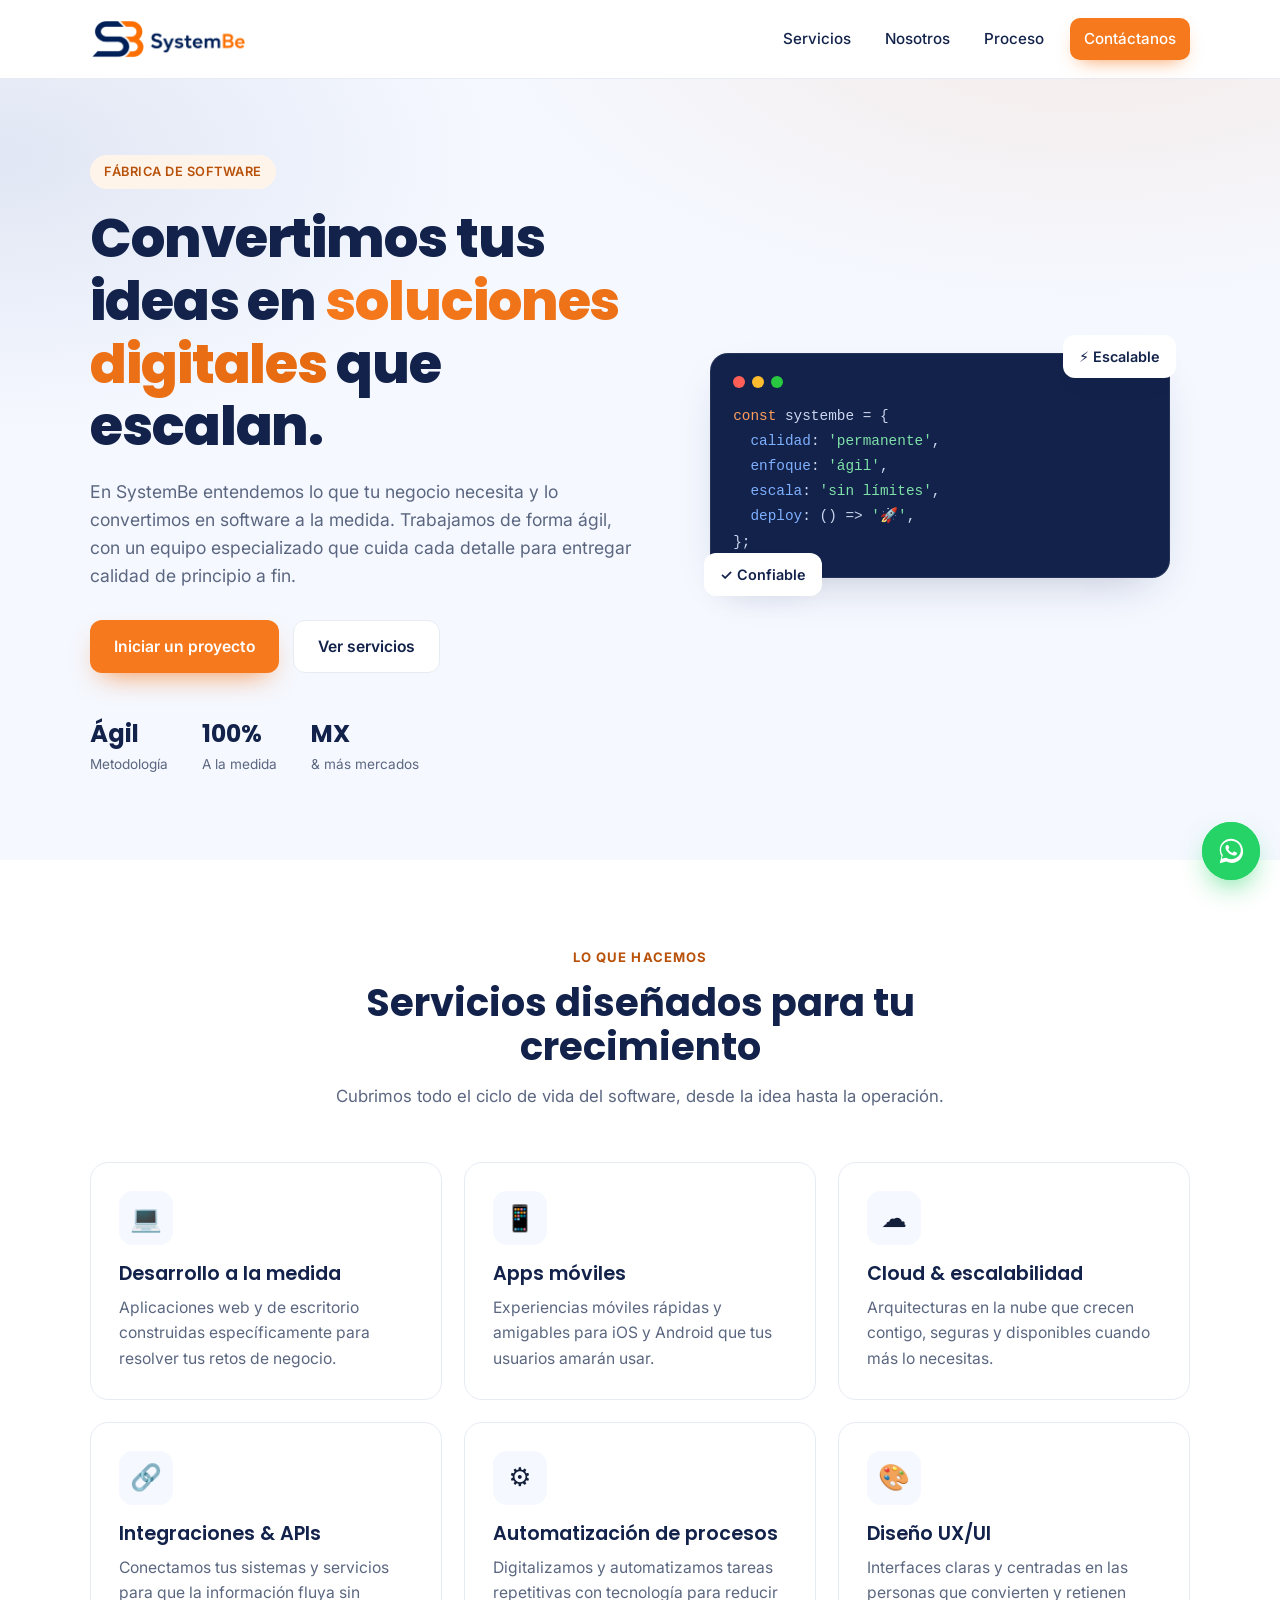
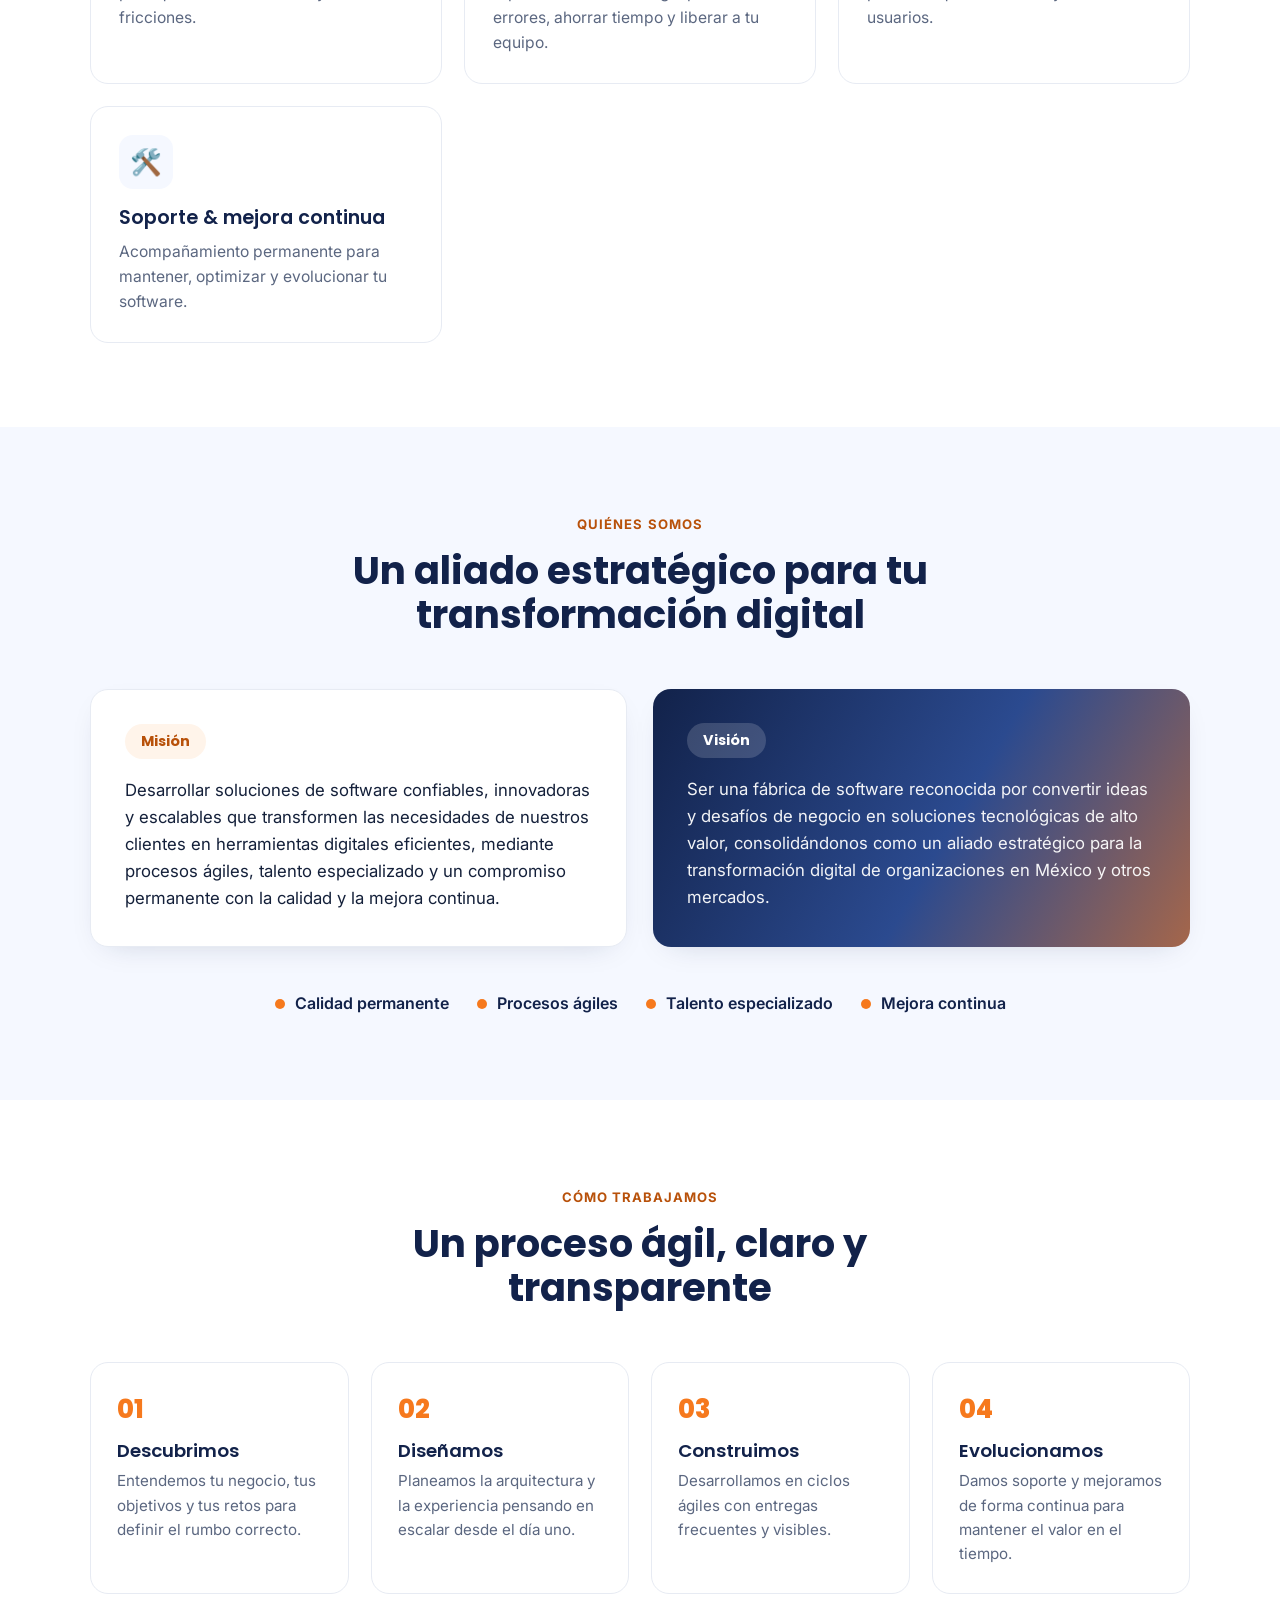
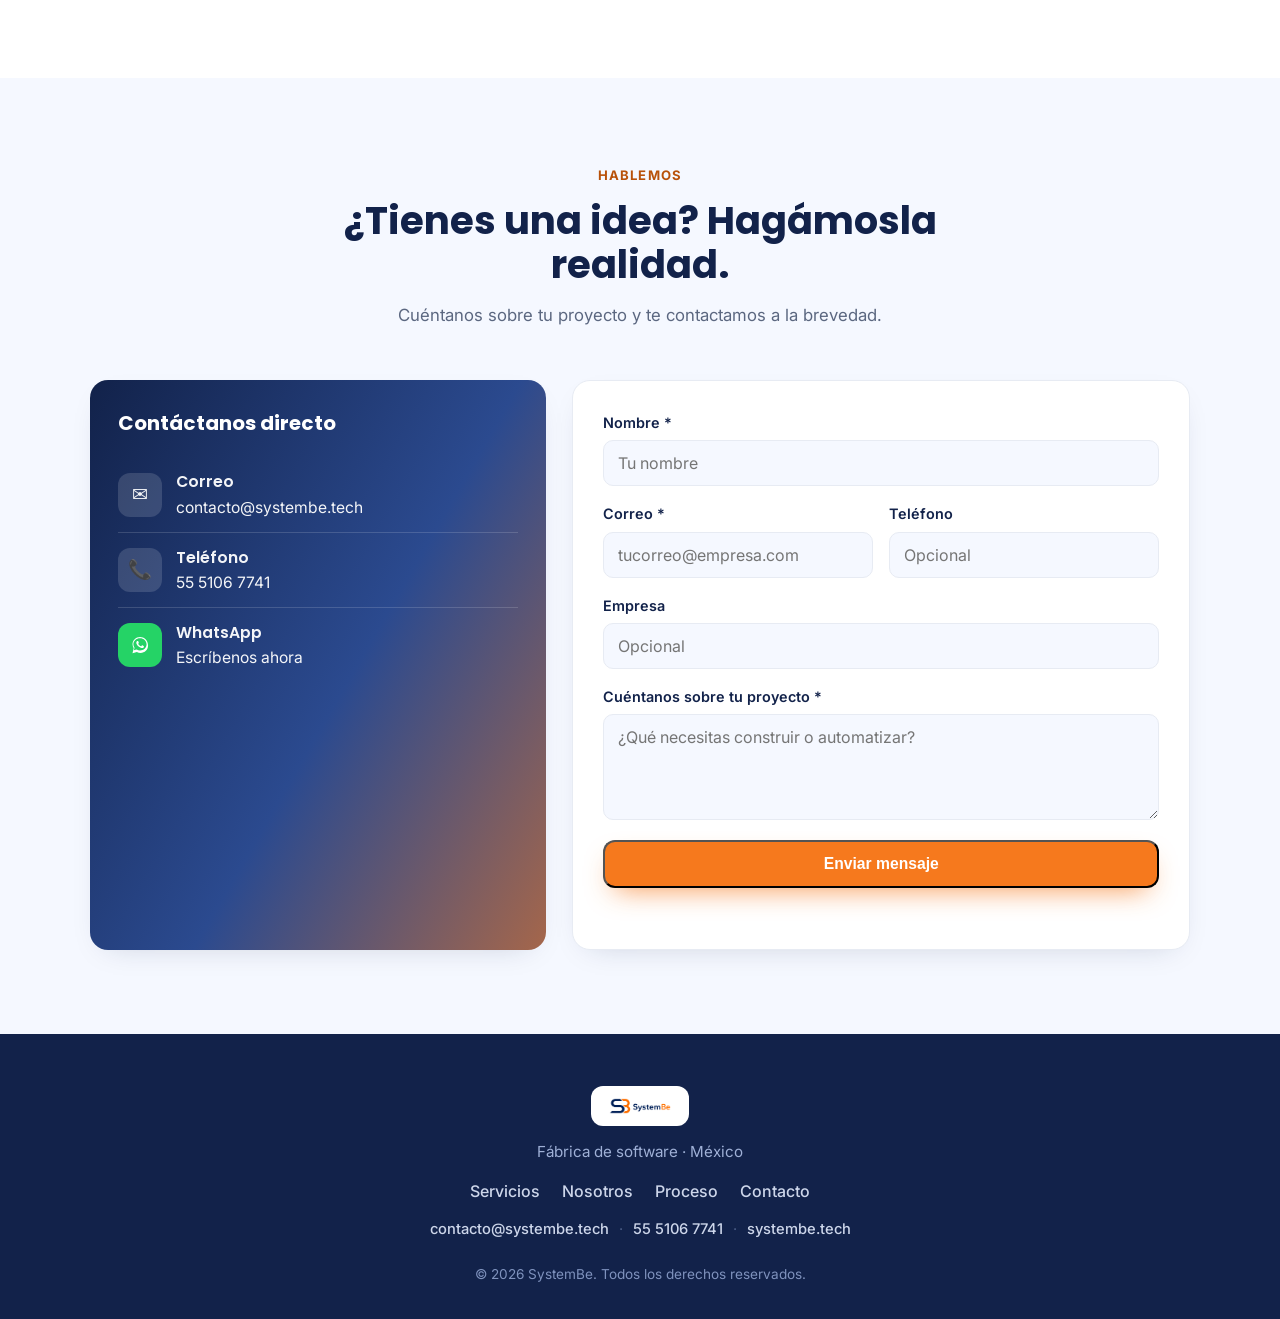
==== index.html @ 2c595f17 "Sitio web de SystemBe (landing estática) - Landing responsive con paleta de marca (azul marino + nar" ====
<!DOCTYPE html>
<html lang="es">
<head>
  <meta charset="UTF-8" />
  <meta name="viewport" content="width=device-width, initial-scale=1.0" />
  <meta name="description" content="SystemBe — Fábrica de software. Desarrollamos soluciones confiables, innovadoras y escalables para la transformación digital de tu negocio." />
  <meta name="theme-color" content="#12224a" />
  <title>SystemBe — Fábrica de Software</title>
  <link rel="icon" type="image/png" href="assets/img/favicon.png" />
  <link rel="apple-touch-icon" href="assets/img/apple-touch-icon.png" />
  <link rel="preconnect" href="https://fonts.googleapis.com" />
  <link rel="preconnect" href="https://fonts.gstatic.com" crossorigin />
  <link href="https://fonts.googleapis.com/css2?family=Poppins:wght@500;600;700;800&family=Inter:wght@400;500;600&display=swap" rel="stylesheet" />
  <link rel="stylesheet" href="assets/css/styles.css" />
</head>
<body>
  <!-- ===== Header ===== -->
  <header class="header" id="top">
    <div class="container header__inner">
      <a href="#top" class="brand" aria-label="SystemBe inicio">
        <img src="assets/img/logo_full.png" alt="SystemBe" class="brand__logo" />
      </a>

      <nav class="nav" id="nav">
        <a href="#servicios" class="nav__link">Servicios</a>
        <a href="#nosotros" class="nav__link">Nosotros</a>
        <a href="#proceso" class="nav__link">Proceso</a>
        <a href="#contacto" class="nav__link nav__cta">Contáctanos</a>
      </nav>

      <button class="nav__toggle" id="navToggle" aria-label="Abrir menú" aria-expanded="false">
        <span></span><span></span><span></span>
      </button>
    </div>
  </header>

  <main>
    <!-- ===== Hero ===== -->
    <section class="hero">
      <div class="container hero__inner">
        <div class="hero__content">
          <span class="pill">Fábrica de software</span>
          <h1 class="hero__title">
            Convertimos tus ideas en
            <span class="text-gradient">soluciones digitales</span>
            que escalan.
          </h1>
          <p class="hero__text">
            En SystemBe entendemos lo que tu negocio necesita y lo convertimos en
            software a la medida. Trabajamos de forma ágil, con un equipo
            especializado que cuida cada detalle para entregar calidad de principio a fin.
          </p>
          <div class="hero__actions">
            <a href="#contacto" class="btn btn--primary">Iniciar un proyecto</a>
            <a href="#servicios" class="btn btn--ghost">Ver servicios</a>
          </div>
          <div class="hero__stats">
            <div class="stat"><span class="stat__num">Ágil</span><span class="stat__label">Metodología</span></div>
            <div class="stat"><span class="stat__num">100%</span><span class="stat__label">A la medida</span></div>
            <div class="stat"><span class="stat__num">MX</span><span class="stat__label">& más mercados</span></div>
          </div>
        </div>
        <div class="hero__visual" aria-hidden="true">
          <div class="glass-card">
            <div class="code-dots"><span></span><span></span><span></span></div>
            <pre class="code"><code><span class="c-key">const</span> systembe = {
  <span class="c-prop">calidad</span>: <span class="c-str">'permanente'</span>,
  <span class="c-prop">enfoque</span>: <span class="c-str">'ágil'</span>,
  <span class="c-prop">escala</span>: <span class="c-str">'sin límites'</span>,
  <span class="c-prop">deploy</span>: () => <span class="c-str">'🚀'</span>,
};</code></pre>
          </div>
          <div class="floating floating--1">⚡ Escalable</div>
          <div class="floating floating--2">✓ Confiable</div>
        </div>
      </div>
    </section>

    <!-- ===== Servicios ===== -->
    <section class="section" id="servicios">
      <div class="container">
        <div class="section__head">
          <span class="eyebrow">Lo que hacemos</span>
          <h2 class="section__title">Servicios diseñados para tu crecimiento</h2>
          <p class="section__subtitle">
            Cubrimos todo el ciclo de vida del software, desde la idea hasta la operación.
          </p>
        </div>

        <div class="grid grid--services">
          <article class="card">
            <div class="card__icon">💻</div>
            <h3 class="card__title">Desarrollo a la medida</h3>
            <p class="card__text">Aplicaciones web y de escritorio construidas específicamente para resolver tus retos de negocio.</p>
          </article>
          <article class="card">
            <div class="card__icon">📱</div>
            <h3 class="card__title">Apps móviles</h3>
            <p class="card__text">Experiencias móviles rápidas y amigables para iOS y Android que tus usuarios amarán usar.</p>
          </article>
          <article class="card">
            <div class="card__icon">☁️</div>
            <h3 class="card__title">Cloud & escalabilidad</h3>
            <p class="card__text">Arquitecturas en la nube que crecen contigo, seguras y disponibles cuando más lo necesitas.</p>
          </article>
          <article class="card">
            <div class="card__icon">🔗</div>
            <h3 class="card__title">Integraciones & APIs</h3>
            <p class="card__text">Conectamos tus sistemas y servicios para que la información fluya sin fricciones.</p>
          </article>
          <article class="card">
            <div class="card__icon">⚙️</div>
            <h3 class="card__title">Automatización de procesos</h3>
            <p class="card__text">Digitalizamos y automatizamos tareas repetitivas con tecnología para reducir errores, ahorrar tiempo y liberar a tu equipo.</p>
          </article>
          <article class="card">
            <div class="card__icon">🎨</div>
            <h3 class="card__title">Diseño UX/UI</h3>
            <p class="card__text">Interfaces claras y centradas en las personas que convierten y retienen usuarios.</p>
          </article>
          <article class="card">
            <div class="card__icon">🛠️</div>
            <h3 class="card__title">Soporte & mejora continua</h3>
            <p class="card__text">Acompañamiento permanente para mantener, optimizar y evolucionar tu software.</p>
          </article>
        </div>
      </div>
    </section>

    <!-- ===== Misión / Visión ===== -->
    <section class="section section--alt" id="nosotros">
      <div class="container">
        <div class="section__head">
          <span class="eyebrow">Quiénes somos</span>
          <h2 class="section__title">Un aliado estratégico para tu transformación digital</h2>
        </div>

        <div class="grid grid--mv">
          <article class="mv-card">
            <div class="mv-card__badge">Misión</div>
            <p class="mv-card__text">
              Desarrollar soluciones de software confiables, innovadoras y escalables que
              transformen las necesidades de nuestros clientes en herramientas digitales
              eficientes, mediante procesos ágiles, talento especializado y un compromiso
              permanente con la calidad y la mejora continua.
            </p>
          </article>
          <article class="mv-card mv-card--accent">
            <div class="mv-card__badge">Visión</div>
            <p class="mv-card__text">
              Ser una fábrica de software reconocida por convertir ideas y desafíos de negocio
              en soluciones tecnológicas de alto valor, consolidándonos como un aliado
              estratégico para la transformación digital de organizaciones en México y otros
              mercados.
            </p>
          </article>
        </div>

        <div class="values">
          <div class="value"><span class="value__dot"></span> Calidad permanente</div>
          <div class="value"><span class="value__dot"></span> Procesos ágiles</div>
          <div class="value"><span class="value__dot"></span> Talento especializado</div>
          <div class="value"><span class="value__dot"></span> Mejora continua</div>
        </div>
      </div>
    </section>

    <!-- ===== Proceso ===== -->
    <section class="section" id="proceso">
      <div class="container">
        <div class="section__head">
          <span class="eyebrow">Cómo trabajamos</span>
          <h2 class="section__title">Un proceso ágil, claro y transparente</h2>
        </div>

        <ol class="steps">
          <li class="step">
            <span class="step__num">01</span>
            <h3 class="step__title">Descubrimos</h3>
            <p class="step__text">Entendemos tu negocio, tus objetivos y tus retos para definir el rumbo correcto.</p>
          </li>
          <li class="step">
            <span class="step__num">02</span>
            <h3 class="step__title">Diseñamos</h3>
            <p class="step__text">Planeamos la arquitectura y la experiencia pensando en escalar desde el día uno.</p>
          </li>
          <li class="step">
            <span class="step__num">03</span>
            <h3 class="step__title">Construimos</h3>
            <p class="step__text">Desarrollamos en ciclos ágiles con entregas frecuentes y visibles.</p>
          </li>
          <li class="step">
            <span class="step__num">04</span>
            <h3 class="step__title">Evolucionamos</h3>
            <p class="step__text">Damos soporte y mejoramos de forma continua para mantener el valor en el tiempo.</p>
          </li>
        </ol>
      </div>
    </section>

    <!-- ===== Contacto ===== -->
    <section class="section section--alt" id="contacto">
      <div class="container">
        <div class="section__head">
          <span class="eyebrow">Hablemos</span>
          <h2 class="section__title">¿Tienes una idea? Hagámosla realidad.</h2>
          <p class="section__subtitle">
            Cuéntanos sobre tu proyecto y te contactamos a la brevedad.
          </p>
        </div>

        <div class="contact">
          <!-- Datos directos -->
          <aside class="contact__info">
            <h3 class="contact__info-title">Contáctanos directo</h3>
            <a class="contact__item" href="mailto:contacto@systembe.tech">
              <span class="contact__ic">✉️</span>
              <span><strong>Correo</strong><br>contacto@systembe.tech</span>
            </a>
            <a class="contact__item" href="tel:+525551067741">
              <span class="contact__ic">📞</span>
              <span><strong>Teléfono</strong><br>55 5106 7741</span>
            </a>
            <a class="contact__item" href="https://wa.me/525551067741?text=Hola%20SystemBe%2C%20me%20interesa%20cotizar%20un%20proyecto." target="_blank" rel="noopener">
              <span class="contact__ic contact__ic--wa">
                <svg viewBox="0 0 32 32" width="20" height="20" fill="currentColor" aria-hidden="true"><path d="M16 3C9.4 3 4 8.3 4 14.9c0 2.3.7 4.5 1.9 6.4L4 29l7-1.8c1.8 1 3.8 1.5 5.9 1.5 6.6 0 12-5.3 12-11.9C28.9 8.3 22.6 3 16 3zm0 21.8c-1.9 0-3.7-.5-5.3-1.5l-.4-.2-4.1 1.1 1.1-4-.3-.4c-1.1-1.7-1.6-3.6-1.6-5.5C5.5 9.4 10 5 16 5s10.5 4.4 10.5 9.9S22 24.8 16 24.8zm5.7-7.4c-.3-.2-1.8-.9-2.1-1-.3-.1-.5-.2-.7.2s-.8 1-.9 1.2c-.2.2-.3.2-.6.1-.3-.2-1.3-.5-2.5-1.5-.9-.8-1.5-1.8-1.7-2.1-.2-.3 0-.5.1-.6l.5-.5c.2-.2.2-.3.3-.5.1-.2.1-.4 0-.5l-.9-2.2c-.2-.6-.5-.5-.7-.5h-.6c-.2 0-.5.1-.8.4-.3.3-1 1-1 2.5s1.1 2.9 1.2 3.1c.2.2 2.1 3.3 5.2 4.6.7.3 1.3.5 1.7.6.7.2 1.4.2 1.9.1.6-.1 1.8-.7 2-1.4.2-.7.2-1.3.2-1.4-.1-.2-.3-.2-.6-.4z"/></svg>
              </span>
              <span><strong>WhatsApp</strong><br>Escríbenos ahora</span>
            </a>
          </aside>

          <!-- Formulario -->
          <form class="contact__form" id="contactForm" novalidate>
            <div class="field">
              <label for="nombre">Nombre *</label>
              <input type="text" id="nombre" name="nombre" required placeholder="Tu nombre" />
            </div>
            <div class="field-row">
              <div class="field">
                <label for="email">Correo *</label>
                <input type="email" id="email" name="email" required placeholder="tucorreo@empresa.com" />
              </div>
              <div class="field">
                <label for="telefono">Teléfono</label>
                <input type="tel" id="telefono" name="telefono" placeholder="Opcional" />
              </div>
            </div>
            <div class="field">
              <label for="empresa">Empresa</label>
              <input type="text" id="empresa" name="empresa" placeholder="Opcional" />
            </div>
            <div class="field">
              <label for="mensaje">Cuéntanos sobre tu proyecto *</label>
              <textarea id="mensaje" name="mensaje" rows="4" required placeholder="¿Qué necesitas construir o automatizar?"></textarea>
            </div>
            <button type="submit" class="btn btn--primary btn--block">Enviar mensaje</button>
            <p class="form__note" id="formNote" role="status" aria-live="polite"></p>
          </form>
        </div>
      </div>
    </section>
  </main>

  <!-- ===== Botón flotante WhatsApp ===== -->
  <a class="wa-float" href="https://wa.me/525551067741?text=Hola%20SystemBe%2C%20me%20interesa%20cotizar%20un%20proyecto." target="_blank" rel="noopener" aria-label="Escríbenos por WhatsApp">
    <svg viewBox="0 0 32 32" width="30" height="30" fill="currentColor" aria-hidden="true"><path d="M16 3C9.4 3 4 8.3 4 14.9c0 2.3.7 4.5 1.9 6.4L4 29l7-1.8c1.8 1 3.8 1.5 5.9 1.5 6.6 0 12-5.3 12-11.9C28.9 8.3 22.6 3 16 3zm0 21.8c-1.9 0-3.7-.5-5.3-1.5l-.4-.2-4.1 1.1 1.1-4-.3-.4c-1.1-1.7-1.6-3.6-1.6-5.5C5.5 9.4 10 5 16 5s10.5 4.4 10.5 9.9S22 24.8 16 24.8zm5.7-7.4c-.3-.2-1.8-.9-2.1-1-.3-.1-.5-.2-.7.2s-.8 1-.9 1.2c-.2.2-.3.2-.6.1-.3-.2-1.3-.5-2.5-1.5-.9-.8-1.5-1.8-1.7-2.1-.2-.3 0-.5.1-.6l.5-.5c.2-.2.2-.3.3-.5.1-.2.1-.4 0-.5l-.9-2.2c-.2-.6-.5-.5-.7-.5h-.6c-.2 0-.5.1-.8.4-.3.3-1 1-1 2.5s1.1 2.9 1.2 3.1c.2.2 2.1 3.3 5.2 4.6.7.3 1.3.5 1.7.6.7.2 1.4.2 1.9.1.6-.1 1.8-.7 2-1.4.2-.7.2-1.3.2-1.4-.1-.2-.3-.2-.6-.4z"/></svg>
  </a>

  <!-- ===== Footer ===== -->
  <footer class="footer">
    <div class="container footer__inner">
      <img src="assets/img/logo_full.png" alt="SystemBe" class="footer__logo" />
      <p class="footer__tagline">Fábrica de software · México</p>
      <nav class="footer__nav">
        <a href="#servicios">Servicios</a>
        <a href="#nosotros">Nosotros</a>
        <a href="#proceso">Proceso</a>
        <a href="#contacto">Contacto</a>
      </nav>
      <p class="footer__contact">
        <a href="mailto:contacto@systembe.tech">contacto@systembe.tech</a>
        <span class="footer__sep">·</span>
        <a href="tel:+525551067741">55 5106 7741</a>
        <span class="footer__sep">·</span>
        <a href="https://systembe.tech">systembe.tech</a>
      </p>
      <p class="footer__copy">© <span id="year"></span> SystemBe. Todos los derechos reservados.</p>
    </div>
  </footer>

  <script src="assets/js/main.js"></script>
</body>
</html>
---- assets/css/styles.css ----
/* ===== Design tokens (paleta del logo SystemBe) ===== */
:root {
  --navy:        #12224a;   /* azul marino del logo */
  --navy-700:    #1c3266;
  --navy-500:    #2b4a8f;
  --orange:      #f6791d;   /* naranja del logo (fills, botones, iconos) */
  --orange-600:  #e56a10;
  --orange-text: #b8510a;   /* naranja profundo para TEXTO sobre fondo claro (AA) */
  --orange-100:  #ffe7d3;
  --orange-050:  #fff4ea;   /* peach claro para chips con texto */

  --ink:         #14203a;
  --muted:       #5b6780;
  --line:        #e7ebf3;
  --bg:          #ffffff;
  --bg-soft:     #f5f8ff;
  --bg-card:     #ffffff;

  --radius:      18px;
  --radius-sm:   12px;
  --shadow:      0 18px 45px -20px rgba(18, 34, 74, .28);
  --shadow-soft: 0 10px 30px -18px rgba(18, 34, 74, .25);
  --maxw:        1140px;

  --grad: linear-gradient(120deg, var(--navy) 0%, var(--navy-500) 55%, var(--orange) 130%);
}

/* ===== Reset ===== */
*, *::before, *::after { box-sizing: border-box; }
* { margin: 0; }
html { scroll-behavior: smooth; -webkit-text-size-adjust: 100%; }
body {
  font-family: 'Inter', system-ui, -apple-system, Segoe UI, Roboto, sans-serif;
  color: var(--ink);
  background: var(--bg);
  line-height: 1.6;
  -webkit-font-smoothing: antialiased;
}
img { max-width: 100%; display: block; }
a { color: inherit; text-decoration: none; }
h1, h2, h3 { font-family: 'Poppins', sans-serif; line-height: 1.15; color: var(--navy); }

.container { width: 100%; max-width: var(--maxw); margin-inline: auto; padding-inline: 20px; }
.text-gradient {
  background: linear-gradient(100deg, var(--orange), var(--orange-600));
  -webkit-background-clip: text; background-clip: text; color: transparent;
}

/* ===== Header ===== */
.header {
  position: sticky; top: 0; z-index: 50;
  background: rgba(255,255,255,.85);
  backdrop-filter: saturate(180%) blur(12px);
  border-bottom: 1px solid var(--line);
}
.header__inner { display: flex; align-items: center; justify-content: space-between; height: 78px; }
.brand__logo { height: 40px; width: auto; }

.nav { display: flex; align-items: center; gap: 6px; }
.nav__link {
  font-weight: 500; color: var(--navy); padding: 9px 14px; border-radius: 10px;
  font-size: .95rem; transition: background .2s, color .2s;
}
.nav__link:hover { background: var(--bg-soft); color: var(--orange-text); }
.nav__cta {
  background: var(--orange); color: #fff; margin-left: 6px;
  box-shadow: 0 8px 20px -10px rgba(246,121,29,.9);
}
.nav__cta:hover { background: var(--orange-600); color: #fff; }

.nav__toggle {
  display: none; flex-direction: column; gap: 5px; background: none; border: 0;
  cursor: pointer; padding: 8px;
}
.nav__toggle span { width: 24px; height: 2.5px; background: var(--navy); border-radius: 3px; transition: .25s; }
.nav__toggle[aria-expanded="true"] span:nth-child(1) { transform: translateY(7.5px) rotate(45deg); }
.nav__toggle[aria-expanded="true"] span:nth-child(2) { opacity: 0; }
.nav__toggle[aria-expanded="true"] span:nth-child(3) { transform: translateY(-7.5px) rotate(-45deg); }

/* ===== Buttons ===== */
.btn {
  display: inline-flex; align-items: center; justify-content: center;
  font-weight: 600; font-size: .98rem; padding: 13px 24px; border-radius: 12px;
  transition: transform .15s, box-shadow .2s, background .2s; cursor: pointer;
}
.btn:active { transform: translateY(1px); }
.btn--primary { background: var(--orange); color: #fff; box-shadow: 0 12px 28px -12px rgba(246,121,29,.85); }
.btn--primary:hover { background: var(--orange-600); box-shadow: 0 16px 34px -12px rgba(246,121,29,.95); }
.btn--ghost { background: #fff; color: var(--navy); border: 1.5px solid var(--line); }
.btn--ghost:hover { border-color: var(--navy-500); color: var(--navy-500); }
.btn--ghost-light { background: transparent; color: #fff; border-color: rgba(255,255,255,.4); }
.btn--ghost-light:hover { border-color: #fff; color: #fff; }

/* ===== Hero ===== */
.hero {
  position: relative; overflow: hidden;
  background:
    radial-gradient(1000px 500px at 85% -10%, rgba(246,121,29,.10), transparent 60%),
    radial-gradient(900px 500px at 0% 10%, rgba(43,74,143,.10), transparent 55%),
    var(--bg-soft);
}
.hero__inner {
  display: grid; grid-template-columns: 1.05fr .95fr; gap: 48px; align-items: center;
  padding: 76px 20px 84px;
}
.pill {
  display: inline-block; background: var(--orange-050); color: var(--orange-text);
  font-weight: 600; font-size: .8rem; letter-spacing: .04em; text-transform: uppercase;
  padding: 7px 14px; border-radius: 999px; margin-bottom: 18px;
}
.hero__title { font-size: clamp(2.1rem, 5.2vw, 3.4rem); font-weight: 800; letter-spacing: -.02em; }
.hero__text { margin-top: 20px; font-size: 1.1rem; color: var(--muted); max-width: 33em; }
.hero__actions { margin-top: 30px; display: flex; flex-wrap: wrap; gap: 14px; }

.hero__stats { margin-top: 42px; display: flex; gap: 34px; flex-wrap: wrap; }
.stat { display: flex; flex-direction: column; }
.stat__num { font-family: 'Poppins'; font-weight: 700; font-size: 1.5rem; color: var(--navy); }
.stat__label { font-size: .85rem; color: var(--muted); }

/* Hero visual */
.hero__visual { position: relative; justify-self: center; width: 100%; max-width: 460px; }
.glass-card {
  background: var(--navy); border-radius: var(--radius); padding: 22px;
  box-shadow: var(--shadow); border: 1px solid rgba(255,255,255,.08);
}
.code-dots { display: flex; gap: 7px; margin-bottom: 16px; }
.code-dots span { width: 12px; height: 12px; border-radius: 50%; background: #3b4a72; }
.code-dots span:nth-child(1) { background: #ff5f57; }
.code-dots span:nth-child(2) { background: #febc2e; }
.code-dots span:nth-child(3) { background: #28c840; }
.code {
  font-family: 'SFMono-Regular', ui-monospace, 'Courier New', monospace;
  font-size: .9rem; color: #cdd6f0; line-height: 1.75; overflow-x: auto;
}
.c-key { color: #ff9d5c; } .c-prop { color: #7fb0ff; } .c-str { color: #7ee0a8; }

.floating {
  position: absolute; background: #fff; color: var(--navy); font-weight: 600; font-size: .9rem;
  padding: 10px 16px; border-radius: 12px; box-shadow: var(--shadow-soft);
  animation: float 4s ease-in-out infinite;
}
.floating--1 { top: -18px; right: -6px; }
.floating--2 { bottom: -18px; left: -6px; animation-delay: 1.5s; }
@keyframes float { 0%,100% { transform: translateY(0); } 50% { transform: translateY(-9px); } }

/* ===== Sections ===== */
.section { padding: 84px 0; }
.section--alt { background: var(--bg-soft); }
.section__head { max-width: 680px; margin: 0 auto 52px; text-align: center; }
.eyebrow {
  color: var(--orange-text); font-weight: 700; font-size: .82rem;
  letter-spacing: .08em; text-transform: uppercase;
}
.section__title { font-size: clamp(1.7rem, 4vw, 2.4rem); font-weight: 700; margin-top: 12px; }
.section__subtitle { margin-top: 14px; color: var(--muted); font-size: 1.05rem; }

/* ===== Grids ===== */
.grid { display: grid; gap: 22px; }
.grid--services { grid-template-columns: repeat(3, 1fr); }
.grid--mv { grid-template-columns: 1fr 1fr; gap: 26px; }

/* Service cards */
.card {
  background: var(--bg-card); border: 1px solid var(--line); border-radius: var(--radius);
  padding: 28px; transition: transform .2s, box-shadow .2s, border-color .2s;
}
.card:hover { transform: translateY(-6px); box-shadow: var(--shadow); border-color: transparent; }
.card__icon {
  width: 54px; height: 54px; display: grid; place-items: center; font-size: 1.6rem;
  background: var(--bg-soft); border-radius: 14px; margin-bottom: 18px;
}
.card__title { font-size: 1.2rem; font-weight: 600; }
.card__text { margin-top: 10px; color: var(--muted); font-size: .98rem; }

/* Misión / Visión */
.mv-card {
  background: #fff; border: 1px solid var(--line); border-radius: var(--radius);
  padding: 34px; box-shadow: var(--shadow-soft); position: relative;
}
.mv-card--accent { background: var(--grad); border: 0; }
.mv-card--accent .mv-card__text { color: rgba(255,255,255,.94); }
.mv-card--accent .mv-card__badge { background: rgba(255,255,255,.16); color: #fff; }
.mv-card__badge {
  display: inline-block; background: var(--orange-050); color: var(--orange-text);
  font-family: 'Poppins'; font-weight: 700; font-size: .9rem;
  padding: 6px 16px; border-radius: 999px; margin-bottom: 18px;
}
.mv-card__text { font-size: 1.05rem; color: var(--ink); }

.values {
  margin-top: 44px; display: flex; flex-wrap: wrap; justify-content: center; gap: 14px 28px;
}
.value { display: flex; align-items: center; gap: 10px; font-weight: 600; color: var(--navy); }
.value__dot { width: 10px; height: 10px; border-radius: 50%; background: var(--orange); }

/* ===== Proceso ===== */
.steps {
  list-style: none; padding: 0; display: grid; gap: 22px;
  grid-template-columns: repeat(4, 1fr); counter-reset: step;
}
.step {
  background: #fff; border: 1px solid var(--line); border-radius: var(--radius);
  padding: 26px; position: relative; transition: transform .2s, box-shadow .2s;
}
.step:hover { transform: translateY(-4px); box-shadow: var(--shadow-soft); }
.step__num {
  font-family: 'Poppins'; font-weight: 800; font-size: 1.6rem;
  color: var(--orange); display: block; margin-bottom: 10px;
}
.step__title { font-size: 1.15rem; font-weight: 600; }
.step__text { margin-top: 8px; color: var(--muted); font-size: .95rem; }

/* ===== CTA ===== */
.cta { padding-top: 20px; }
.cta__box {
  background: var(--grad); border-radius: 26px; padding: 60px 32px; text-align: center;
  color: #fff; box-shadow: var(--shadow); position: relative; overflow: hidden;
}
.cta__box::after {
  content: ""; position: absolute; inset: 0;
  background: radial-gradient(500px 240px at 80% 120%, rgba(246,121,29,.35), transparent 60%);
  pointer-events: none;
}
.cta__title { color: #fff; font-size: clamp(1.6rem, 4vw, 2.3rem); font-weight: 700; }
.cta__text { margin: 16px auto 0; max-width: 44em; color: rgba(255,255,255,.9); position: relative; }
.cta__actions { margin-top: 28px; display: flex; flex-wrap: wrap; justify-content: center; gap: 14px; position: relative; }

/* ===== Contacto (form) ===== */
.contact { display: grid; grid-template-columns: .85fr 1.15fr; gap: 26px; align-items: start; }

.contact__info {
  background: var(--grad); color: #fff; border-radius: var(--radius);
  padding: 32px 28px; box-shadow: var(--shadow-soft); align-self: stretch;
}
.contact__info-title { color: #fff; font-size: 1.25rem; margin-bottom: 22px; }
.contact__item {
  display: flex; align-items: center; gap: 14px; padding: 12px 0;
  color: rgba(255,255,255,.95); font-size: .98rem; transition: opacity .2s;
}
.contact__item + .contact__item { border-top: 1px solid rgba(255,255,255,.15); }
.contact__item:hover { opacity: .85; }
.contact__item strong { font-family: 'Poppins'; font-weight: 600; }
.contact__ic {
  flex: none; width: 44px; height: 44px; display: grid; place-items: center;
  background: rgba(255,255,255,.14); border-radius: 12px; font-size: 1.2rem;
}
.contact__ic--wa { background: #25d366; color: #fff; }

.contact__form {
  background: #fff; border: 1px solid var(--line); border-radius: var(--radius);
  padding: 30px; box-shadow: var(--shadow-soft);
}
.field { margin-bottom: 16px; display: flex; flex-direction: column; }
.field-row { display: grid; grid-template-columns: 1fr 1fr; gap: 16px; }
.field label { font-weight: 600; font-size: .9rem; color: var(--navy); margin-bottom: 6px; }
.field input, .field textarea {
  font-family: inherit; font-size: 1rem; color: var(--ink);
  padding: 12px 14px; border: 1.5px solid var(--line); border-radius: 10px;
  background: var(--bg-soft); transition: border-color .2s, background .2s;
  width: 100%; resize: vertical;
}
.field input:focus, .field textarea:focus {
  outline: none; border-color: var(--orange); background: #fff;
  box-shadow: 0 0 0 4px rgba(246,121,29,.12);
}
.btn--block { width: 100%; margin-top: 4px; }
.form__note { margin-top: 14px; font-size: .92rem; text-align: center; min-height: 1.2em; }
.form__note.is-ok { color: #1a8f4a; font-weight: 600; }
.form__note.is-err { color: #d64545; font-weight: 600; }

/* ===== Página de gracias ===== */
.thanks {
  min-height: calc(100vh - 78px - 180px);
  display: grid; place-items: center; text-align: center;
  background:
    radial-gradient(900px 460px at 80% -10%, rgba(246,121,29,.10), transparent 60%),
    radial-gradient(800px 460px at 0% 10%, rgba(43,74,143,.10), transparent 55%),
    var(--bg-soft);
  padding: 70px 0;
}
.thanks__inner { max-width: 560px; }
.thanks__check {
  width: 108px; height: 108px; margin: 0 auto 26px; border-radius: 50%;
  display: grid; place-items: center; color: #fff;
  background: linear-gradient(135deg, #1fb257, #17a34a);
  box-shadow: 0 16px 34px -12px rgba(26,143,74,.7);
  animation: pop .45s ease-out;
}
@keyframes pop { 0% { transform: scale(.6); opacity: 0; } 100% { transform: scale(1); opacity: 1; } }
.thanks__title { font-size: clamp(1.8rem, 5vw, 2.6rem); font-weight: 800; }
.thanks__text { margin-top: 16px; color: var(--muted); font-size: 1.1rem; }
.thanks__meta { margin-top: 12px; color: var(--muted); font-size: .95rem; }
.thanks__actions { margin-top: 30px; display: flex; flex-wrap: wrap; justify-content: center; gap: 14px; }

/* ===== WhatsApp flotante ===== */
.wa-float {
  position: fixed; right: 20px; bottom: 20px; z-index: 60;
  width: 58px; height: 58px; border-radius: 50%;
  background: #25d366; color: #fff; display: grid; place-items: center;
  box-shadow: 0 12px 28px -8px rgba(37,211,102,.7);
  transition: transform .2s, box-shadow .2s;
}
.wa-float:hover { transform: scale(1.08); box-shadow: 0 16px 34px -8px rgba(37,211,102,.85); }
.wa-float::after {
  content: ""; position: absolute; inset: 0; border-radius: 50%;
  border: 2px solid #25d366; animation: waPulse 2.2s ease-out infinite;
}
@keyframes waPulse { 0% { transform: scale(1); opacity: .7; } 100% { transform: scale(1.7); opacity: 0; } }

/* ===== Footer ===== */
.footer { background: var(--navy); color: #cdd6ea; padding: 52px 0 34px; }
.footer__inner { display: flex; flex-direction: column; align-items: center; text-align: center; gap: 14px; }
.footer__logo { height: 40px; background: #fff; padding: 12px 18px; border-radius: 12px; }
.footer__tagline { color: #9fb0d6; font-size: .95rem; }
.footer__nav { display: flex; flex-wrap: wrap; justify-content: center; gap: 8px 22px; }
.footer__nav a { color: #cdd6ea; font-weight: 500; transition: color .2s; }
.footer__nav a:hover { color: var(--orange); }
.footer__contact { display: flex; flex-wrap: wrap; justify-content: center; align-items: center; gap: 6px 10px; font-size: .92rem; }
.footer__contact a { color: #cdd6ea; font-weight: 500; transition: color .2s; }
.footer__contact a:hover { color: var(--orange); }
.footer__sep { color: #4a5c86; }
.footer__copy { font-size: .85rem; color: #7f92bd; margin-top: 8px; }

/* ===== Responsive ===== */
@media (max-width: 940px) {
  .grid--services { grid-template-columns: repeat(2, 1fr); }
  .steps { grid-template-columns: repeat(2, 1fr); }
  .hero__inner { grid-template-columns: 1fr; gap: 54px; padding-top: 56px; }
  .hero__text { margin-inline: auto; }
  .hero__content { text-align: center; }
  .hero__actions, .hero__stats { justify-content: center; }
}

@media (max-width: 720px) {
  .nav {
    position: fixed; inset: 78px 0 auto 0; flex-direction: column; align-items: stretch;
    background: #fff; padding: 14px 20px 22px; gap: 4px; border-bottom: 1px solid var(--line);
    box-shadow: var(--shadow-soft);
    transform: translateY(-140%); transition: transform .3s ease; visibility: hidden;
  }
  .nav.is-open { transform: translateY(0); visibility: visible; }
  .nav__link { padding: 13px 14px; font-size: 1rem; }
  .nav__cta { margin-left: 0; text-align: center; margin-top: 6px; }
  .nav__toggle { display: flex; }
}

@media (max-width: 860px) {
  .contact { grid-template-columns: 1fr; }
}

@media (max-width: 560px) {
  .section { padding: 60px 0; }
  .grid--services, .grid--mv, .steps { grid-template-columns: 1fr; }
  .hero__stats { gap: 22px; }
  .field-row { grid-template-columns: 1fr; }
  .contact__form { padding: 22px; }
  .btn { width: 100%; }
  .hero__actions .btn, .cta__actions .btn { flex: 1 1 auto; }
  .wa-float { width: 52px; height: 52px; right: 16px; bottom: 16px; }
}

@media (prefers-reduced-motion: reduce) {
  * { animation: none !important; scroll-behavior: auto; }
}
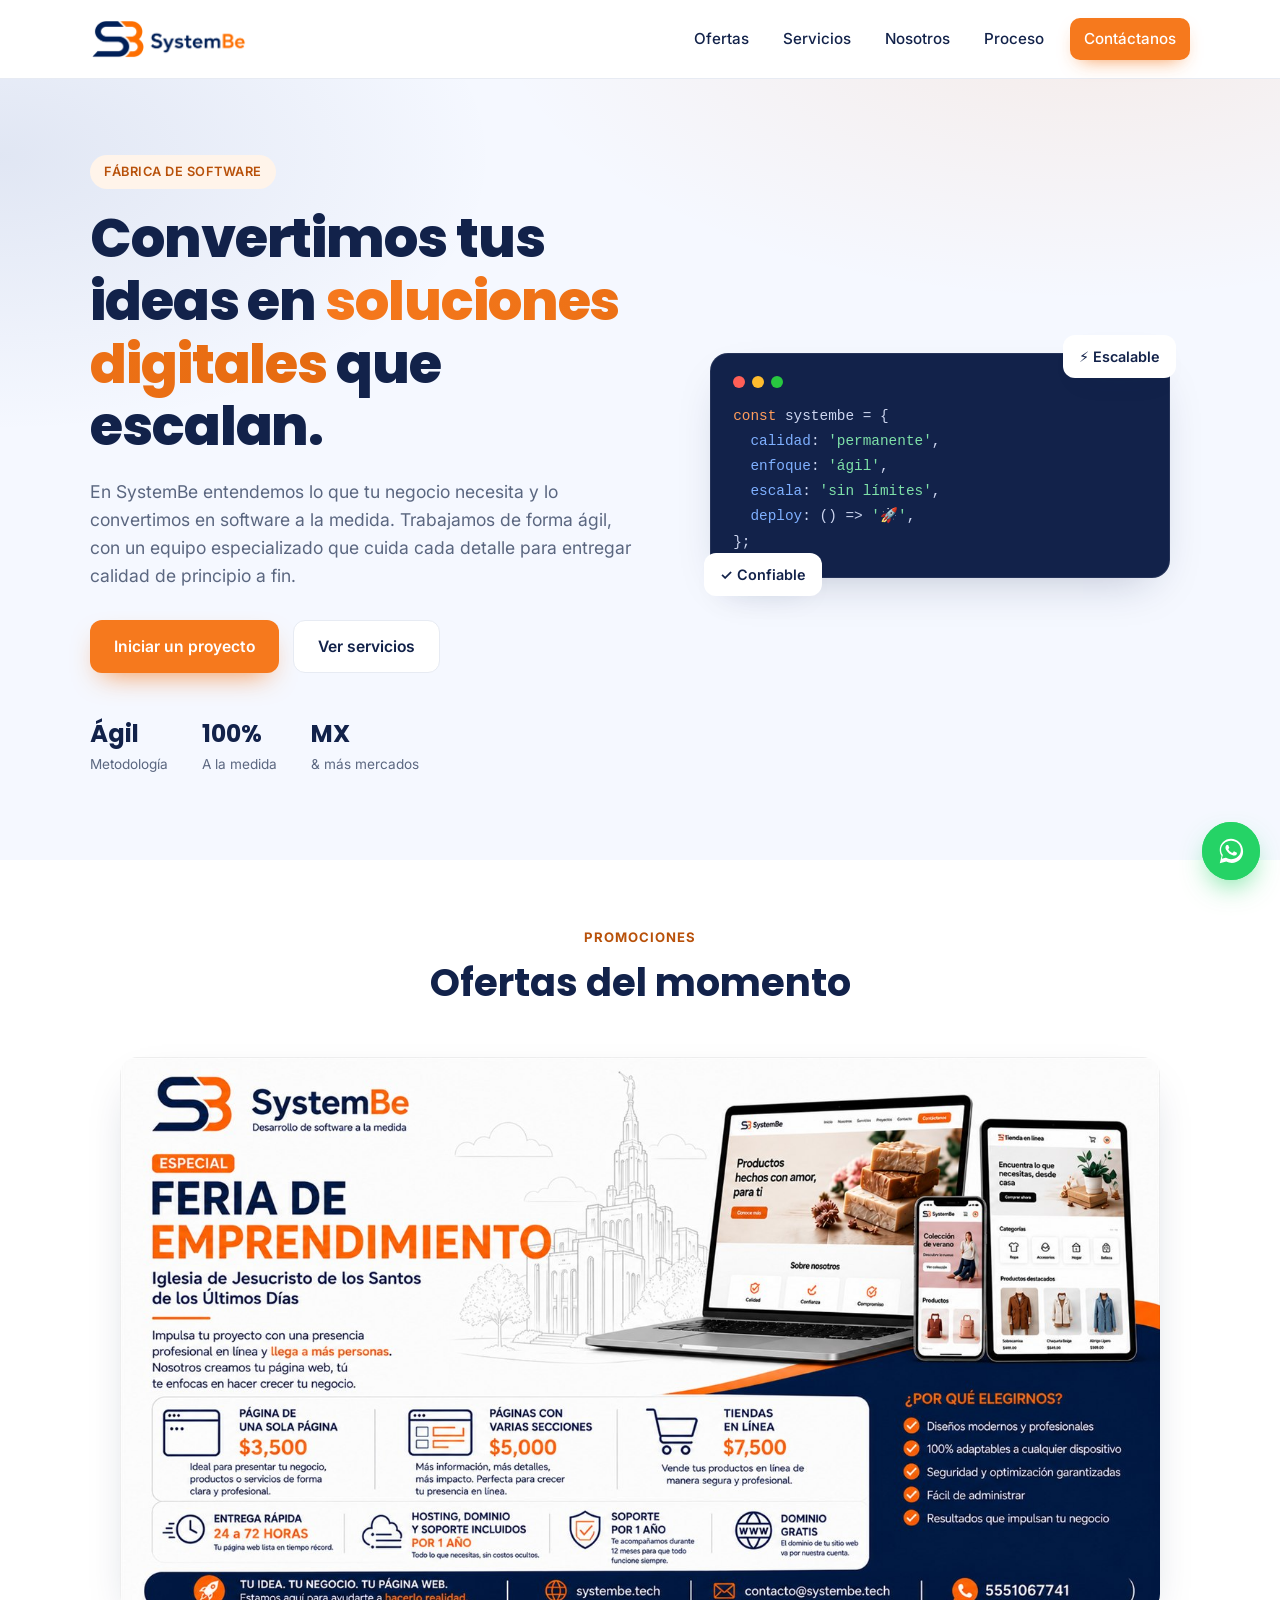
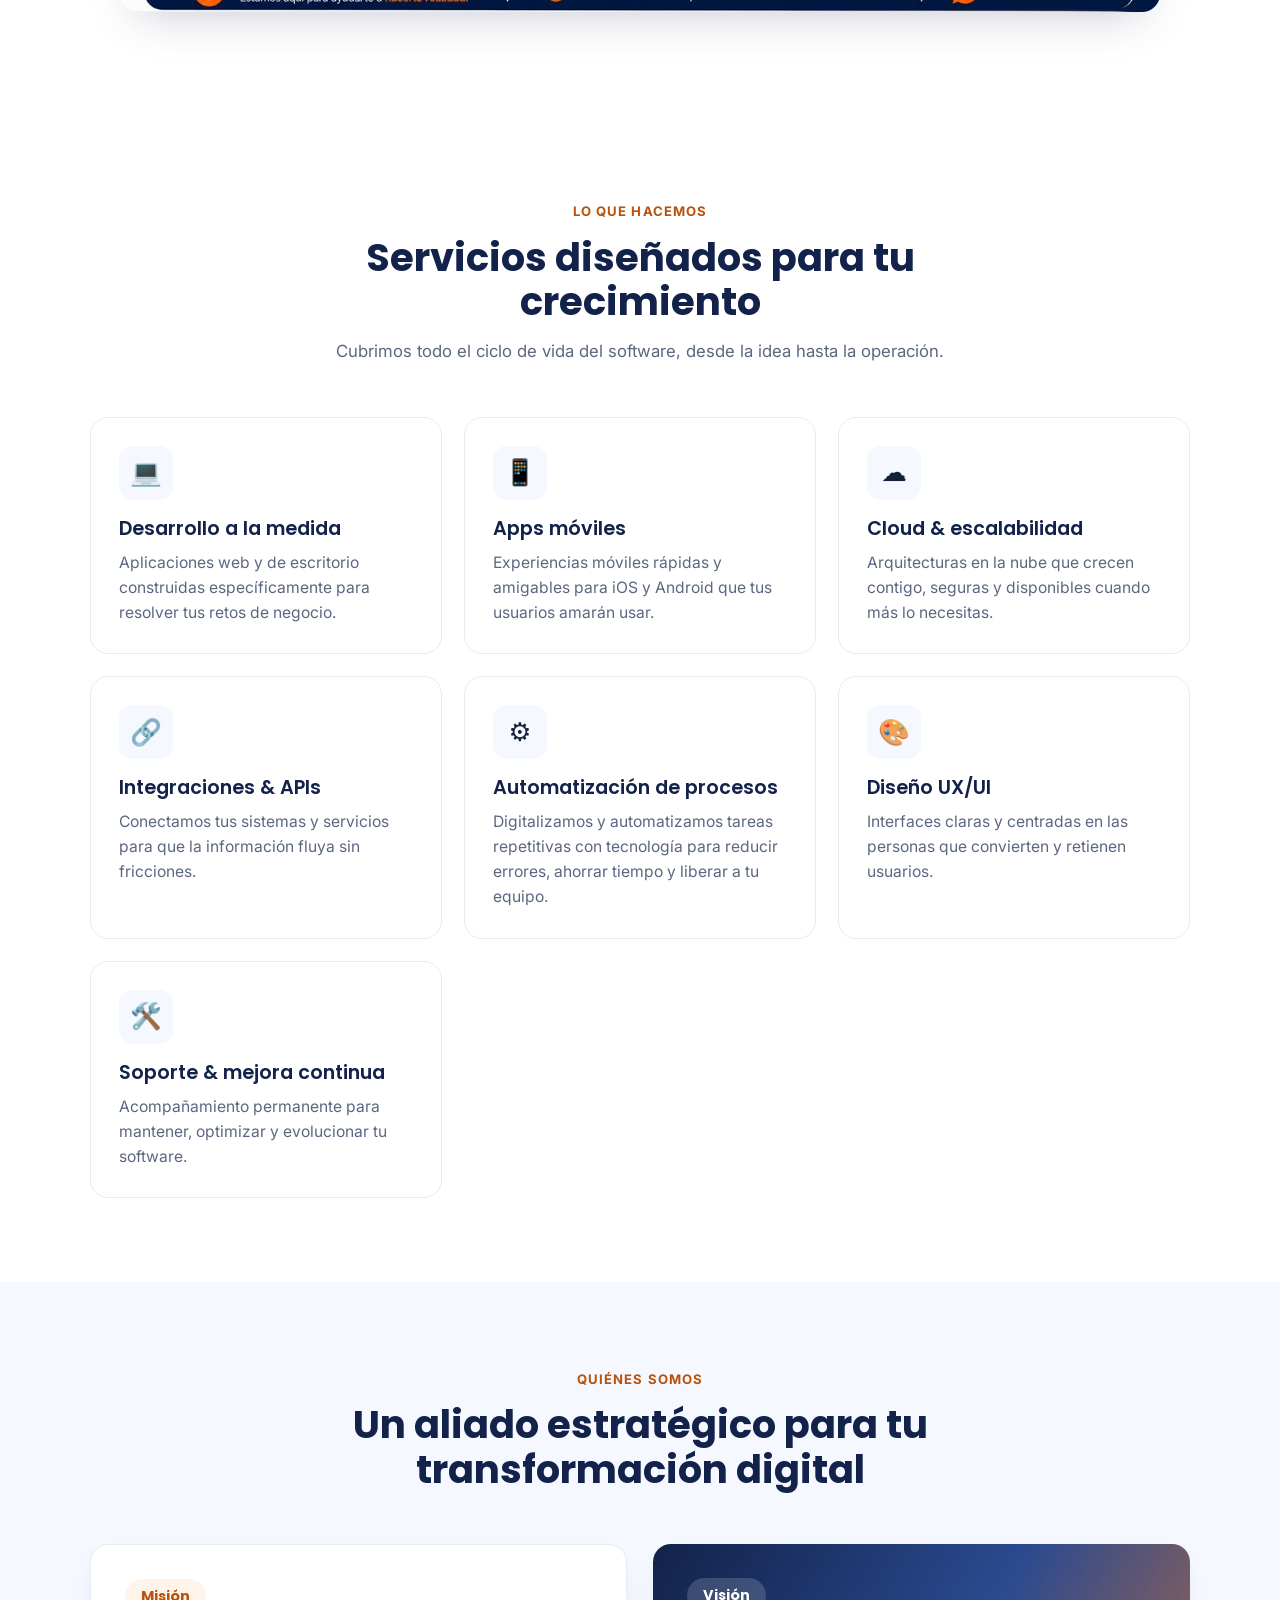
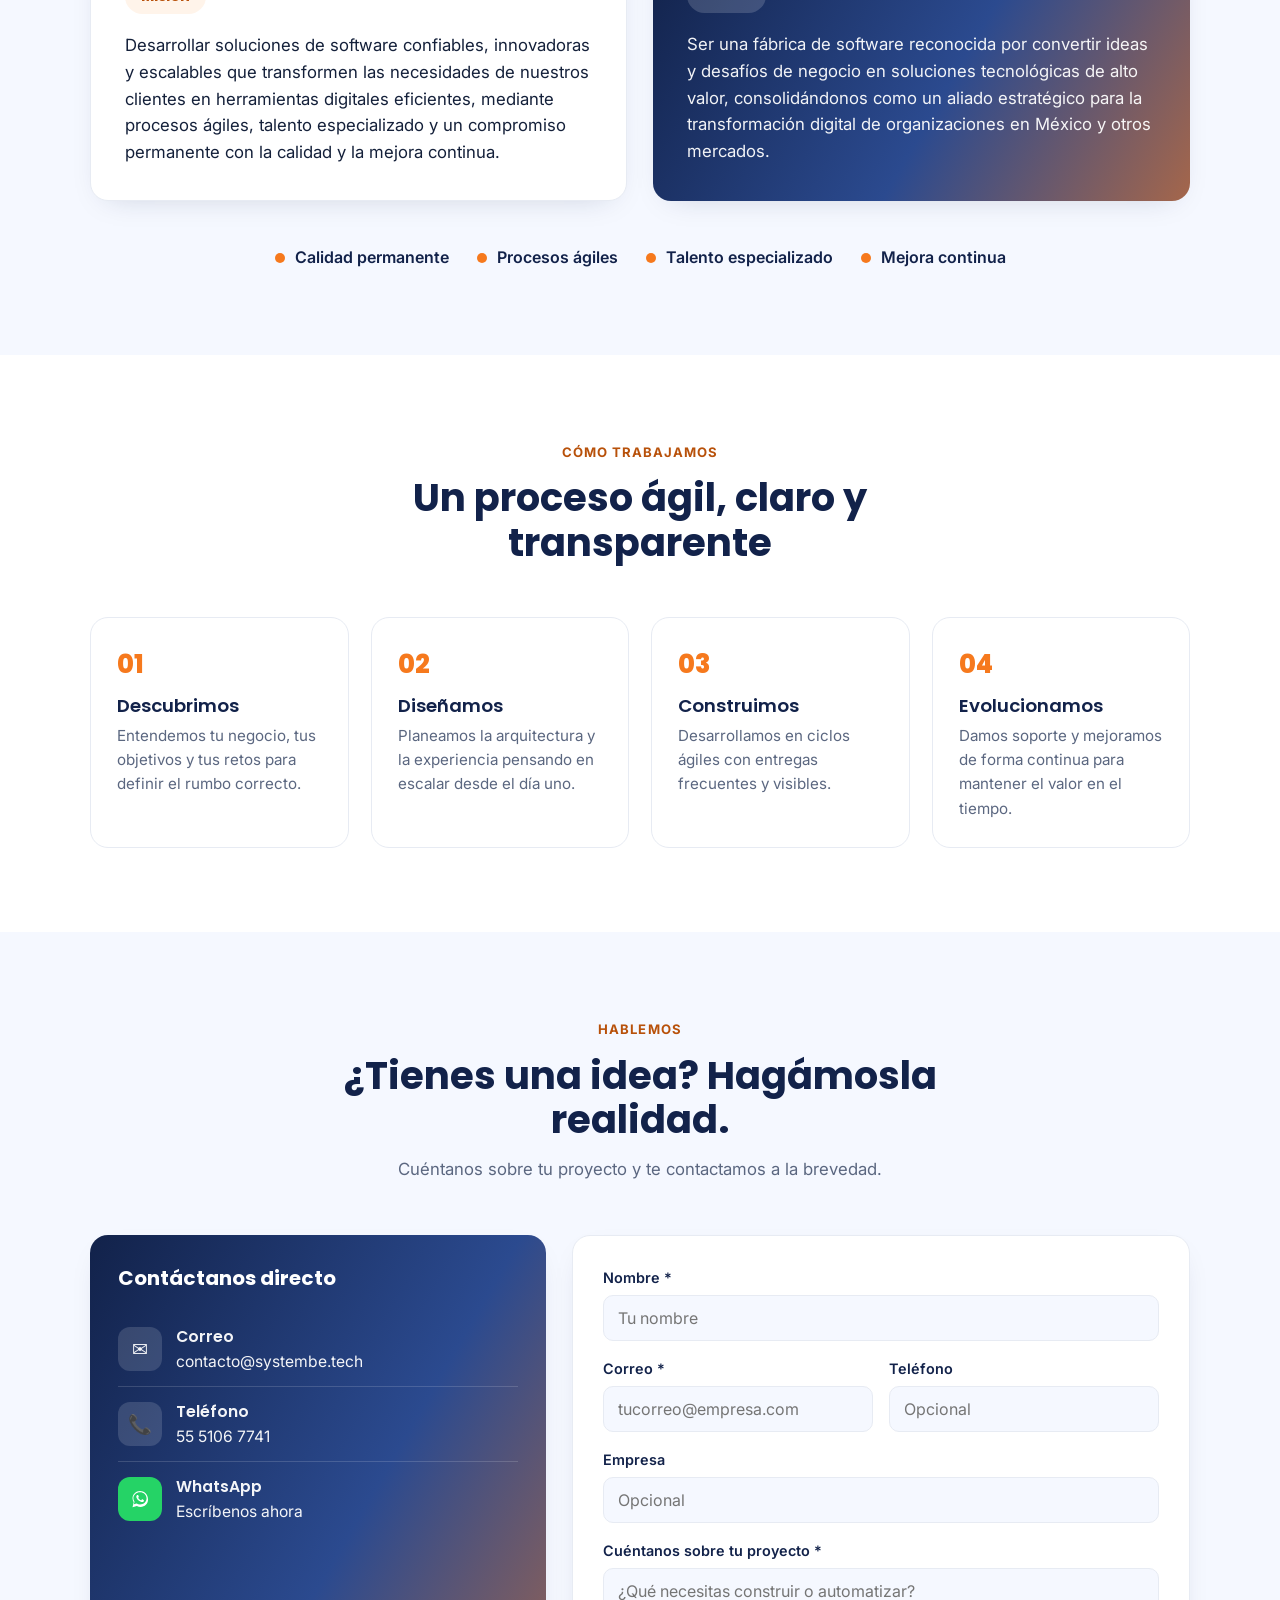
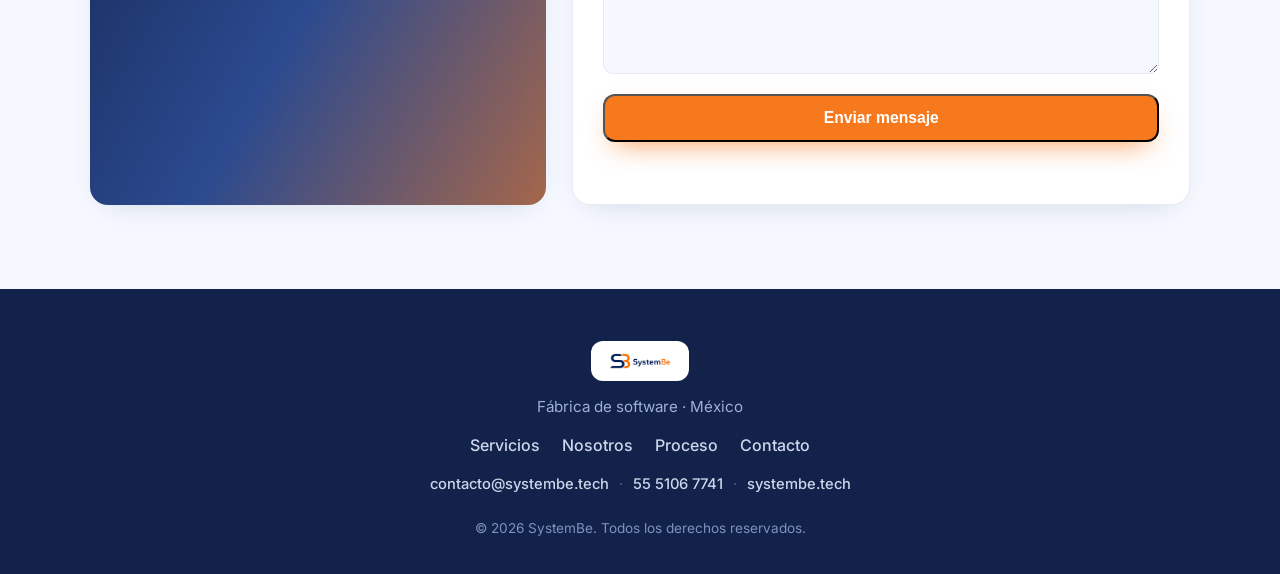
==== commit f475d2c2: "Agregar carrusel de ofertas con banner de la Feria de Emprendimiento - Nueva sección "Ofertas" con c" ====
--- a/index.html
+++ b/index.html
@@ -22,6 +22,7 @@
       </a>
 
       <nav class="nav" id="nav">
+        <a href="#ofertas" class="nav__link">Ofertas</a>
         <a href="#servicios" class="nav__link">Servicios</a>
         <a href="#nosotros" class="nav__link">Nosotros</a>
         <a href="#proceso" class="nav__link">Proceso</a>
@@ -76,6 +77,38 @@
       </div>
     </section>
 
+    <!-- ===== Carrusel de ofertas ===== -->
+    <section class="section carousel-section" id="ofertas">
+      <div class="container">
+        <div class="section__head">
+          <span class="eyebrow">Promociones</span>
+          <h2 class="section__title">Ofertas del momento</h2>
+        </div>
+
+        <div class="carousel" id="carousel" aria-roledescription="carrusel" aria-label="Ofertas de SystemBe">
+          <div class="carousel__viewport">
+            <div class="carousel__track" id="carouselTrack">
+              <div class="carousel__slide" role="group" aria-roledescription="diapositiva" aria-label="1 de 1">
+                <a href="#contacto" aria-label="Ver oferta Feria de Emprendimiento">
+                  <img src="assets/img/oferta_feria.jpg" alt="Especial Feria de Emprendimiento: página de una sola sección $3,500, varias secciones $5,000, tienda en línea $7,500. Entrega en 24 a 72 horas; hosting, dominio y soporte incluidos por un año." loading="lazy" />
+                </a>
+              </div>
+              <!-- Agrega más slides aquí duplicando .carousel__slide con otra imagen -->
+            </div>
+          </div>
+
+          <button class="carousel__btn carousel__btn--prev" id="carouselPrev" aria-label="Anterior" hidden>
+            <svg viewBox="0 0 24 24" width="24" height="24" fill="none" stroke="currentColor" stroke-width="2.5" stroke-linecap="round" stroke-linejoin="round"><path d="M15 18l-6-6 6-6"/></svg>
+          </button>
+          <button class="carousel__btn carousel__btn--next" id="carouselNext" aria-label="Siguiente" hidden>
+            <svg viewBox="0 0 24 24" width="24" height="24" fill="none" stroke="currentColor" stroke-width="2.5" stroke-linecap="round" stroke-linejoin="round"><path d="M9 18l6-6-6-6"/></svg>
+          </button>
+
+          <div class="carousel__dots" id="carouselDots" aria-label="Selector de diapositivas"></div>
+        </div>
+      </div>
+    </section>
+
     <!-- ===== Servicios ===== -->
     <section class="section" id="servicios">
       <div class="container">
--- a/assets/css/styles.css
+++ b/assets/css/styles.css
@@ -224,6 +224,39 @@
 .cta__title { color: #fff; font-size: clamp(1.6rem, 4vw, 2.3rem); font-weight: 700; }
 .cta__text { margin: 16px auto 0; max-width: 44em; color: rgba(255,255,255,.9); position: relative; }
 .cta__actions { margin-top: 28px; display: flex; flex-wrap: wrap; justify-content: center; gap: 14px; position: relative; }
+
+/* ===== Carrusel ===== */
+.carousel-section { padding-top: 64px; }
+.carousel { position: relative; max-width: 1040px; margin: 0 auto; }
+.carousel__viewport { overflow: hidden; border-radius: var(--radius); box-shadow: var(--shadow); }
+.carousel__track {
+  display: flex; width: 100%;
+  transition: transform .5s cubic-bezier(.22,.61,.36,1);
+}
+.carousel__slide { flex: 0 0 100%; min-width: 0; }
+.carousel__slide a { display: block; }
+.carousel__slide img { width: 100%; height: auto; display: block; }
+
+.carousel__btn {
+  position: absolute; top: 50%; transform: translateY(-50%);
+  width: 46px; height: 46px; display: grid; place-items: center;
+  background: rgba(255,255,255,.92); color: var(--navy); border: 0; border-radius: 50%;
+  cursor: pointer; box-shadow: var(--shadow-soft); transition: background .2s, transform .15s;
+  z-index: 2;
+}
+.carousel__btn:hover { background: #fff; }
+.carousel__btn:active { transform: translateY(-50%) scale(.94); }
+.carousel__btn--prev { left: 14px; }
+.carousel__btn--next { right: 14px; }
+.carousel__btn[hidden] { display: none; }
+
+.carousel__dots { display: flex; justify-content: center; gap: 10px; margin-top: 18px; }
+.carousel__dot {
+  width: 11px; height: 11px; border-radius: 50%; border: 0; padding: 0; cursor: pointer;
+  background: #cdd6ea; transition: background .2s, transform .2s;
+}
+.carousel__dot:hover { background: var(--navy-500); }
+.carousel__dot.is-active { background: var(--orange); transform: scale(1.25); }
 
 /* ===== Contacto (form) ===== */
 .contact { display: grid; grid-template-columns: .85fr 1.15fr; gap: 26px; align-items: start; }
@@ -357,6 +390,9 @@
   .btn { width: 100%; }
   .hero__actions .btn, .cta__actions .btn { flex: 1 1 auto; }
   .wa-float { width: 52px; height: 52px; right: 16px; bottom: 16px; }
+  .carousel__btn { width: 38px; height: 38px; }
+  .carousel__btn--prev { left: 8px; }
+  .carousel__btn--next { right: 8px; }
 }
 
 @media (prefers-reduced-motion: reduce) {
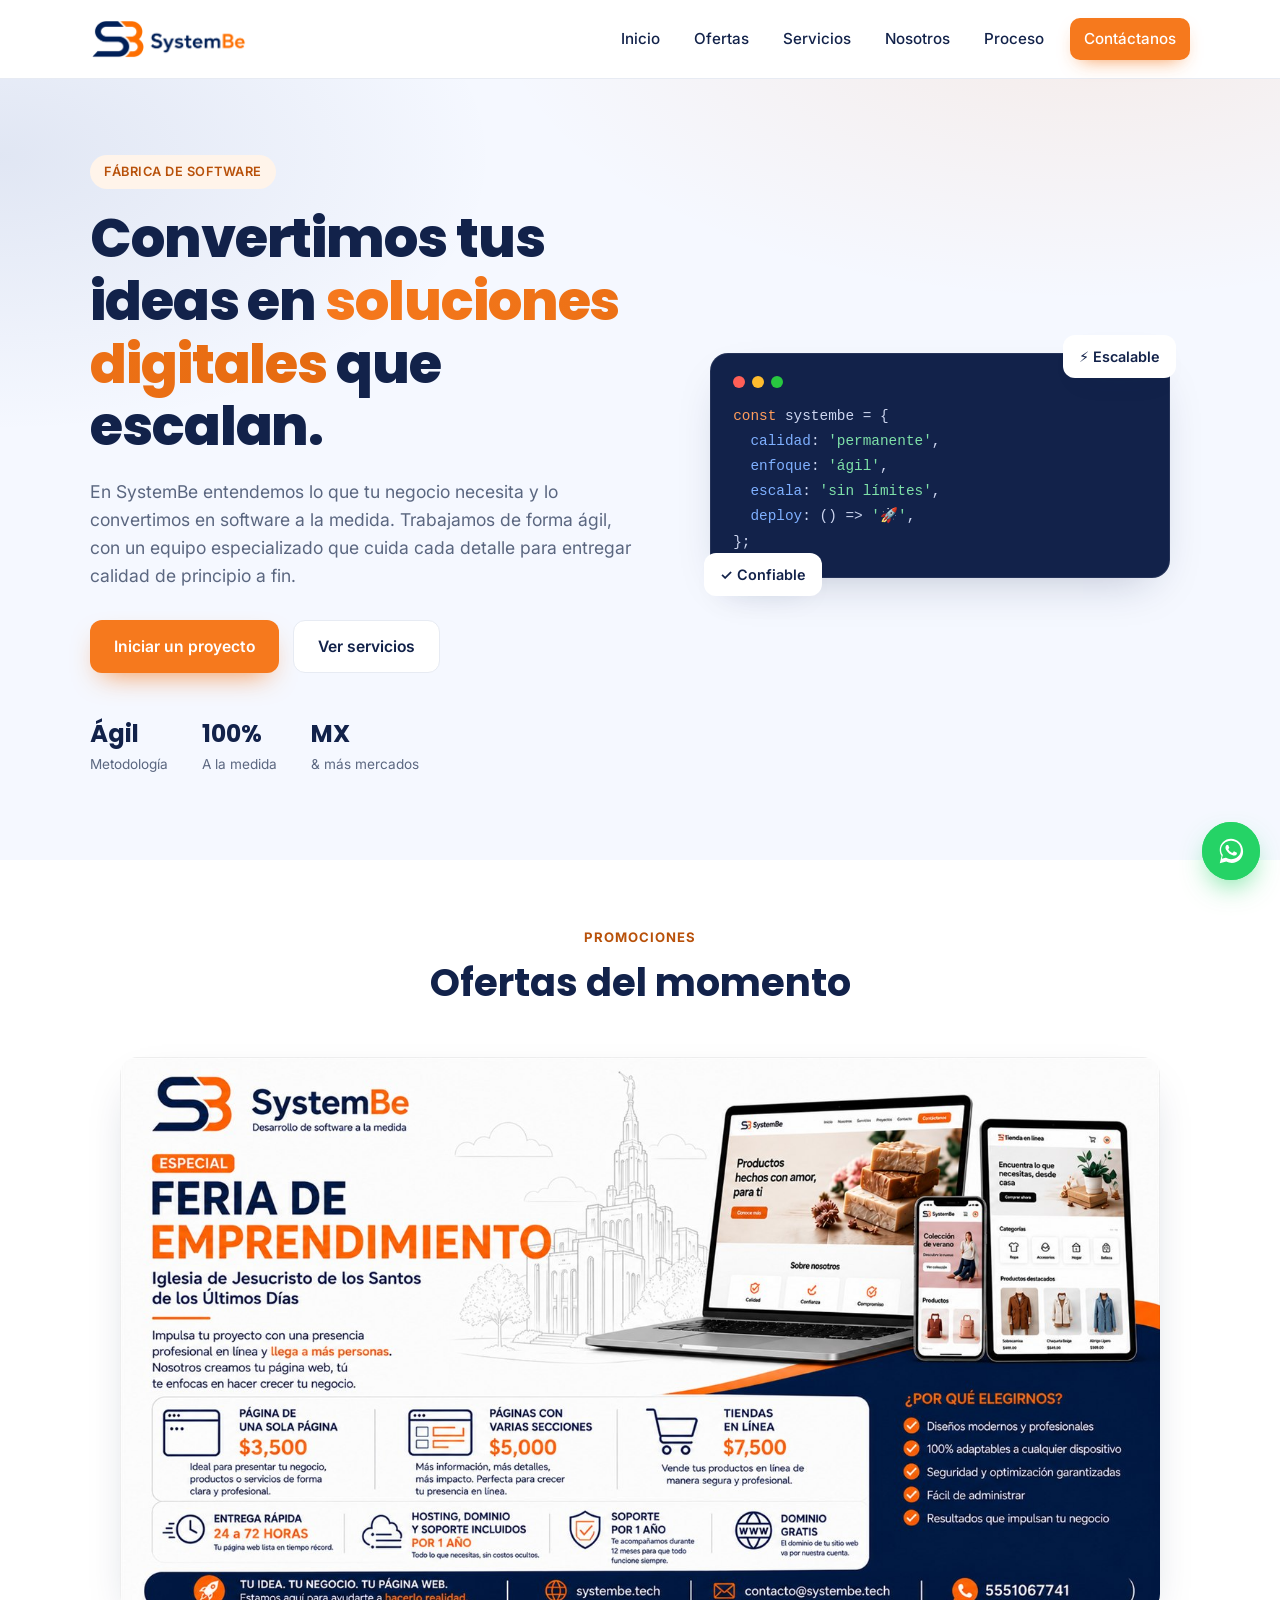
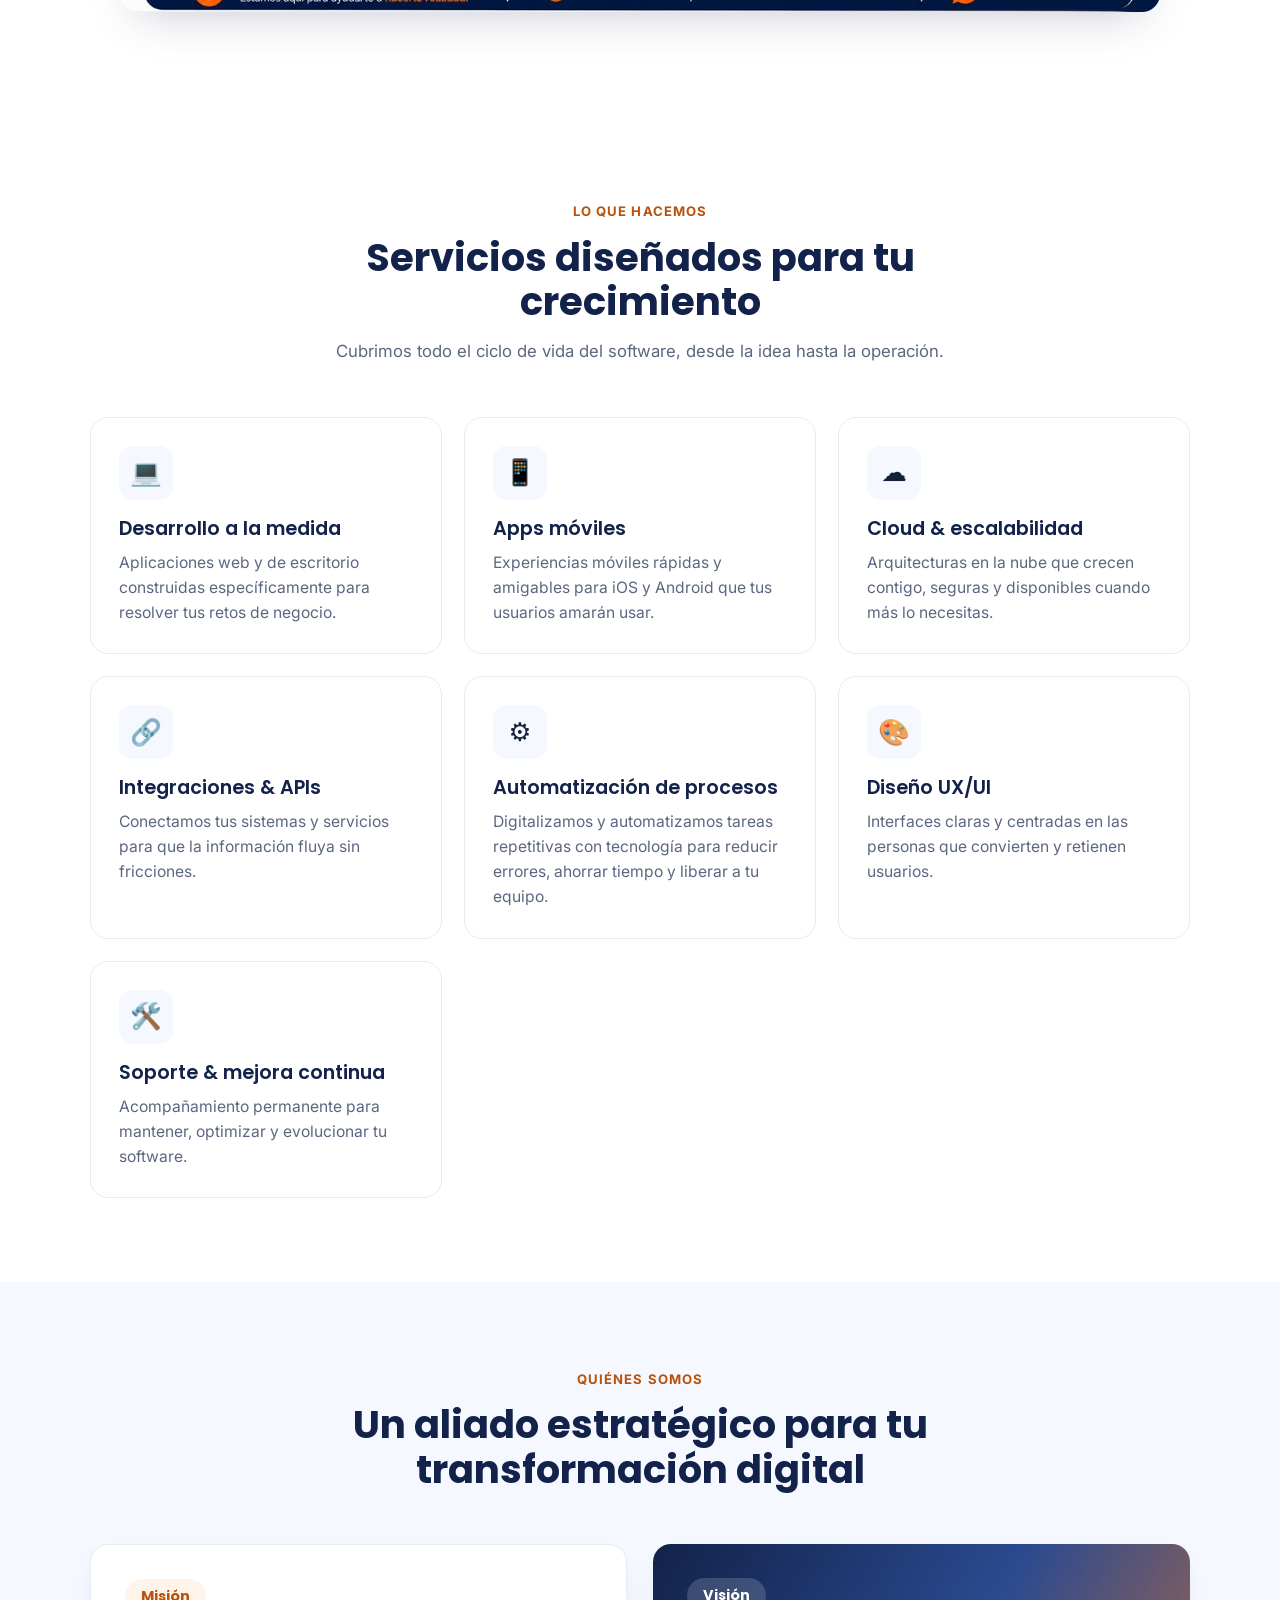
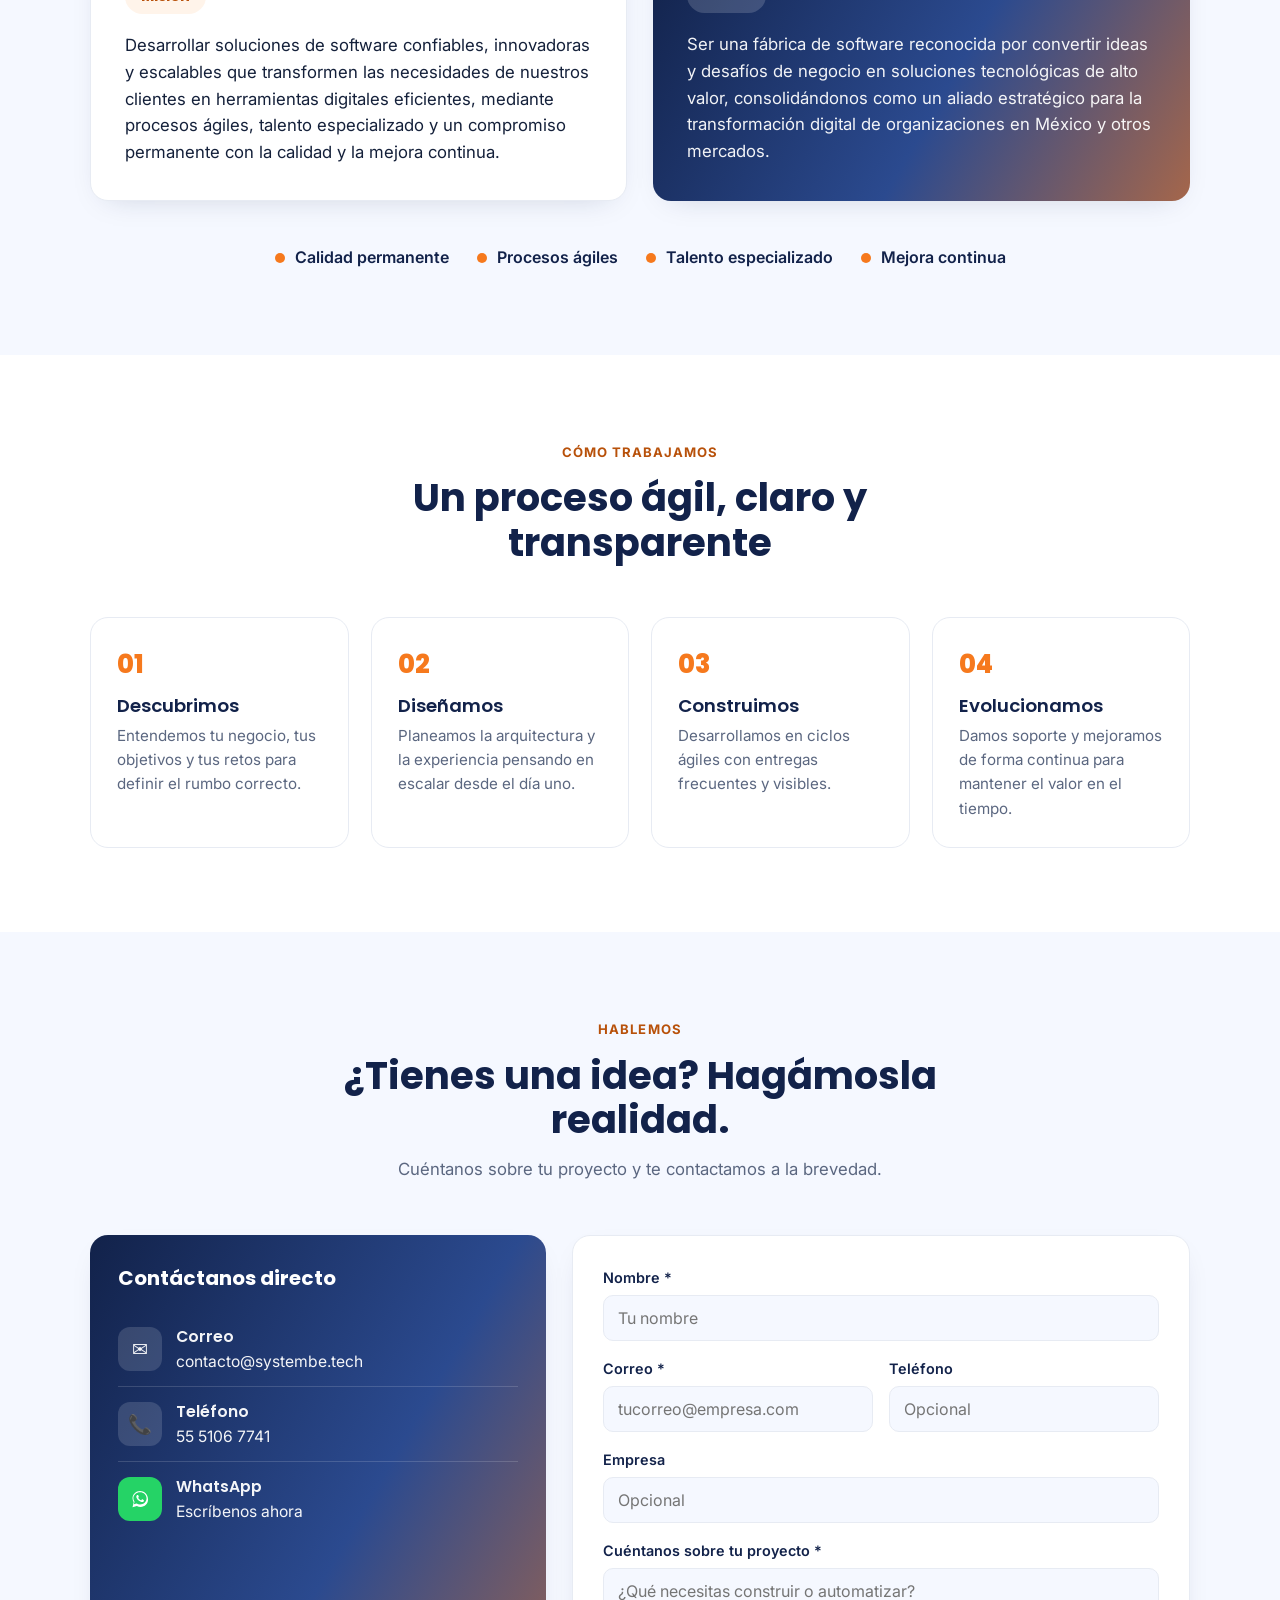
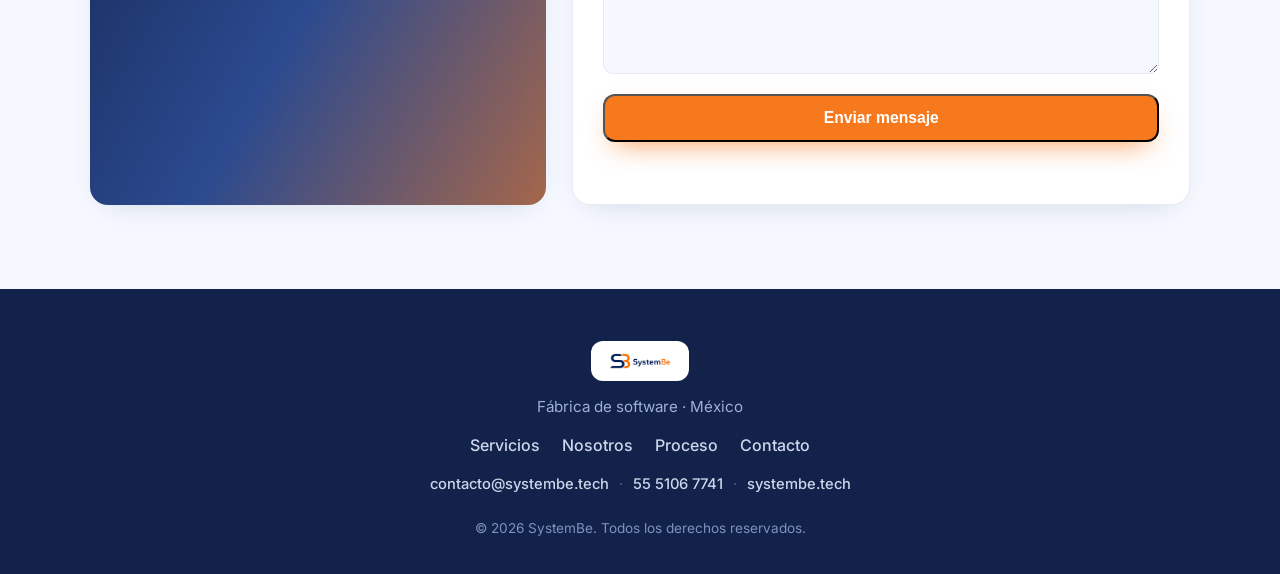
==== commit 5f0308a6: "Agregar enlace "Inicio" al menú y eliminar imágenes sin usar - Nuevo enlace "Inicio" (#top) en la na" ====
--- a/index.html
+++ b/index.html
@@ -22,6 +22,7 @@
       </a>
 
       <nav class="nav" id="nav">
+        <a href="#top" class="nav__link">Inicio</a>
         <a href="#ofertas" class="nav__link">Ofertas</a>
         <a href="#servicios" class="nav__link">Servicios</a>
         <a href="#nosotros" class="nav__link">Nosotros</a>
